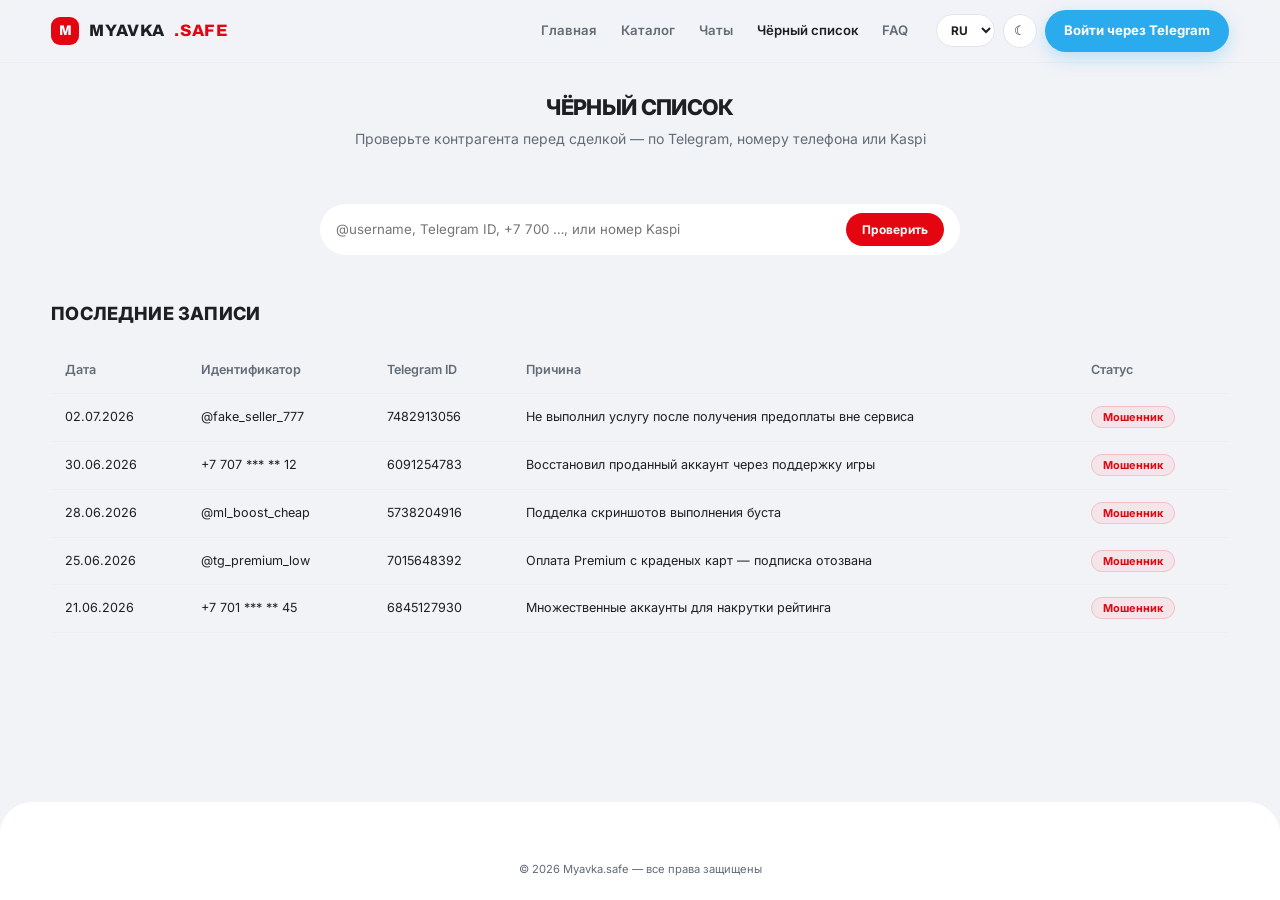
==== safe/site/blacklist.html @ f04c5426 "Add files via upload" ====
<!DOCTYPE html>
<html lang="ru">
<head>
  <meta charset="UTF-8" />
  <meta name="viewport" content="width=device-width, initial-scale=1.0" />
  <title>Чёрный список — Myavka.safe</title>
  <script>document.documentElement.dataset.theme = localStorage.getItem("theme") === "light" ? "light" : "dark";</script>
  <link rel="preconnect" href="https://fonts.googleapis.com" />
  <link rel="preconnect" href="https://fonts.gstatic.com" crossorigin />
  <link href="https://fonts.googleapis.com/css2?family=Inter:wght@400;600;700;800&family=Archivo:wdth,wght@100..125,500..900&display=swap" rel="stylesheet" />
  <link rel="stylesheet" href="css/style.css" />
</head>
<body>
  <header class="header">
    <div class="container header-inner">
      <a href="index.html" class="logo"><span class="logo-mark">M</span>Myavka<span class="safe">.safe</span></a>
      <nav class="nav">
        <a href="index.html" data-i18n="nav.home">Главная</a>
        <a href="catalog.html" data-i18n="nav.catalog">Каталог</a>
        <a href="chats.html" data-i18n="nav.chats">Чаты</a>
        <a href="blacklist.html" class="active" data-i18n="nav.blacklist">Чёрный список</a>
        <a href="faq.html" data-i18n="nav.faq">FAQ</a>
      </nav>
      <div class="header-controls">
        <select class="lang-select" id="lang-select">
          <option value="ru">RU</option>
          <option value="kz">KZ</option>
          <option value="en">EN</option>
        </select>
        <button class="theme-toggle" id="theme-toggle" aria-label="Тема">☀</button>
        <a href="#" class="btn btn-tg" data-i18n="nav.login">Войти через Telegram</a>
      </div>
    </div>
  </header>

  <div class="container page-head" style="text-align:center">
    <h1 data-i18n="bl.title">Чёрный список</h1>
    <p data-i18n="bl.sub">Проверьте контрагента перед сделкой — по Telegram, номеру телефона или Kaspi</p>
  </div>

  <section class="section">
    <div class="container">
      <div class="bl-search search"><input type="text" data-i18n-ph="bl.searchPh" placeholder="@username, Telegram ID, +7 700 …, или номер Kaspi" /><button class="btn btn-primary btn-sm" data-i18n="bl.check">Проверить</button></div>

      <h2 style="font-size:1.3rem;text-align:left;margin-bottom:18px" data-i18n="bl.recent">Последние записи</h2>
      <table class="bl-table">
        <thead>
          <tr><th data-i18n="bl.date">Дата</th><th data-i18n="bl.id">Идентификатор</th><th>Telegram ID</th><th data-i18n="bl.reason">Причина</th><th data-i18n="bl.status">Статус</th></tr>
        </thead>
        <tbody>
          <tr><td>02.07.2026</td><td>@fake_seller_777</td><td>7482913056</td><td>Не выполнил услугу после получения предоплаты вне сервиса</td><td><span class="badge-danger">Мошенник</span></td></tr>
          <tr><td>30.06.2026</td><td>+7 707 *** ** 12</td><td>6091254783</td><td>Восстановил проданный аккаунт через поддержку игры</td><td><span class="badge-danger">Мошенник</span></td></tr>
          <tr><td>28.06.2026</td><td>@ml_boost_cheap</td><td>5738204916</td><td>Подделка скриншотов выполнения буста</td><td><span class="badge-danger">Мошенник</span></td></tr>
          <tr><td>25.06.2026</td><td>@tg_premium_low</td><td>7015648392</td><td>Оплата Premium с краденых карт — подписка отозвана</td><td><span class="badge-danger">Мошенник</span></td></tr>
          <tr><td>21.06.2026</td><td>+7 701 *** ** 45</td><td>6845127930</td><td>Множественные аккаунты для накрутки рейтинга</td><td><span class="badge-danger">Мошенник</span></td></tr>
        </tbody>
      </table>
    </div>
  </section>

  <footer class="footer">
    <div class="container footer-inner">
      <div class="copy" data-i18n="footer.copy">© 2026 Myavka.safe — все права защищены</div>
    </div>
  </footer>
  <script src="js/app.js"></script>
</body>
</html>
---- safe/site/css/style.css ----
:root, [data-theme="light"] {
  --bg: #f2f3f7;
  --bg-2: #ffffff;
  --card: #ffffff;
  --card-2: #f2f3f7;
  --border: #e2e4ec;
  --border-soft: #eceef3;
  --text: #1d2023;
  --muted: #626c77;
  --accent: #e30611;
  --accent-2: #c00509;
  --accent-soft: rgba(227, 6, 17, 0.08);
  --green: #26cd58;
  --green-soft: rgba(38, 205, 88, 0.12);
  --yellow: #e0a02a;
  --yellow-soft: rgba(250, 200, 60, 0.16);
  --red: #e30611;
  --radius: 24px;
  --shadow: 0 12px 32px rgba(29, 32, 35, 0.08);
  --header-bg: rgba(242, 243, 247, 0.88);
}

[data-theme="dark"] {
  --bg: #17191d;
  --bg-2: #1d2023;
  --card: #23262b;
  --card-2: #2c3036;
  --border: #383d45;
  --border-soft: #2e333a;
  --text: #f2f3f7;
  --muted: #969fa8;
  --accent: #f43b46;
  --accent-2: #ff6b73;
  --accent-soft: rgba(244, 59, 70, 0.14);
  --green: #3ddc84;
  --green-soft: rgba(61, 220, 132, 0.12);
  --yellow: #ffc844;
  --yellow-soft: rgba(255, 200, 68, 0.12);
  --red: #ff6b6b;
  --shadow: 0 12px 32px rgba(0, 0, 0, 0.4);
  --header-bg: rgba(23, 25, 29, 0.88);
}

* { margin: 0; padding: 0; box-sizing: border-box; }

html { scroll-behavior: smooth; font-size: 14px; }

body {
  font-family: "Inter", "Segoe UI", system-ui, -apple-system, sans-serif;
  background: var(--bg);
  color: var(--text);
  line-height: 1.65;
  min-height: 100vh;
  display: flex;
  flex-direction: column;
  -webkit-font-smoothing: antialiased;
}

a { color: inherit; text-decoration: none; }
img { max-width: 100%; }

.container { width: min(1180px, 92%); margin: 0 auto; }

h1, h2, h3, h4 {
  font-family: "Archivo", "Inter", sans-serif;
  font-weight: 800; letter-spacing: 0.01em; text-transform: uppercase;
  font-stretch: 110%;
}

/* ---------- Header ---------- */
.header {
  position: sticky; top: 0; z-index: 50;
  background: var(--header-bg);
  backdrop-filter: blur(14px);
  border-bottom: 1px solid var(--border-soft);
}
.header-inner {
  display: flex; align-items: center; gap: 28px;
  padding: 10px 0;
}
.logo {
  font-family: "Archivo", "Inter", sans-serif;
  font-size: 1.18rem; font-weight: 800; letter-spacing: 0.02em; text-transform: uppercase;
  display: flex; align-items: center; gap: 10px;
}
.logo-mark {
  width: 28px; height: 28px; border-radius: 9px;
  background: var(--accent);
  display: inline-flex; align-items: center; justify-content: center;
  font-size: 1rem; color: #fff;
}
.logo .safe { color: var(--accent); }
.nav { display: flex; gap: 24px; margin-left: auto; }
.nav a {
  color: var(--muted); font-size: 0.94rem; font-weight: 600;
  transition: color .15s;
}
.nav a:hover, .nav a.active { color: var(--text); }

.header-controls { display: flex; align-items: center; gap: 8px; }
.theme-toggle {
  width: 34px; height: 34px; border-radius: 999px; cursor: pointer;
  background: var(--card); border: 1px solid var(--border);
  color: var(--text); font-size: 0.95rem;
  display: inline-flex; align-items: center; justify-content: center;
  transition: border-color .15s;
}
.theme-toggle:hover { border-color: var(--accent); }
.lang-select {
  background: var(--card); border: 1px solid var(--border);
  color: var(--text); border-radius: 999px; padding: 7px 10px;
  font-size: 0.85rem; font-weight: 700; font-family: inherit; cursor: pointer;
}

.btn {
  display: inline-flex; align-items: center; justify-content: center; gap: 8px;
  padding: 9px 18px; border-radius: 999px;
  font-weight: 700; font-size: 0.94rem; font-family: inherit;
  border: 1px solid transparent; cursor: pointer; transition: .18s;
}
.btn-primary {
  background: var(--accent);
  color: #fff;
}
.btn-primary:hover { background: var(--accent-2); transform: translateY(-1px); }
.btn-outline { border-color: var(--border); color: var(--text); background: transparent; }
.btn-outline:hover { border-color: var(--accent); color: var(--accent-2); }
.btn-tg { background: #2aabee; color: #fff; box-shadow: 0 6px 18px rgba(42, 171, 238, 0.28); }
.btn-tg:hover { background: #3db7f5; transform: translateY(-1px); }
.btn-lg { padding: 12px 26px; font-size: 1rem; }
.btn-sm { padding: 8px 15px; font-size: 0.85rem; }
.btn-green { background: var(--green); color: #05230f; }
.btn-red { background: transparent; border-color: rgba(255, 107, 107, 0.5); color: var(--red); }

/* ---------- Hero ---------- */
.hero {
  padding: 56px 0 44px;
  text-align: left;
}
.hero-badge {
  display: inline-flex; align-items: center; gap: 8px;
  padding: 6px 16px; border-radius: 999px;
  background: var(--accent-soft);
  color: var(--accent); font-size: 0.85rem; font-weight: 700;
  margin-bottom: 22px;
}
.hero h1 {
  font-size: clamp(2rem, 4.6vw, 3.1rem); font-weight: 800;
  letter-spacing: 0.01em; line-height: 1.05; max-width: 720px;
}
.hero h1 .safe { color: var(--accent); }
.hero p.lead {
  color: var(--muted); font-size: 1.05rem; max-width: 560px; margin: 16px 0 28px;
}
.hero-cta { display: flex; gap: 14px; flex-wrap: wrap; }
.hero-stats {
  display: grid; grid-template-columns: repeat(4, 1fr); gap: 16px;
  margin-top: 44px;
}
.stat {
  background: var(--card);
  border-radius: var(--radius); padding: 16px 16px;
}
.stat .num { font-size: 1.4rem; font-weight: 800; color: var(--text); }
.stat .label { color: var(--muted); font-size: 0.88rem; }

/* ---------- Sections ---------- */
.section { padding: 48px 0; }
.section-alt { background: var(--bg); }
.section h2 { font-size: 1.7rem; font-weight: 800; text-align: left; margin-bottom: 10px; }
.section .sub { text-align: left; color: var(--muted); margin-bottom: 32px; max-width: 640px; }

.grid-3 { display: grid; grid-template-columns: repeat(3, 1fr); gap: 20px; }
.grid-4 { display: grid; grid-template-columns: repeat(4, 1fr); gap: 20px; }

.card {
  background: var(--card);
  border-radius: var(--radius); padding: 22px 24px;
  transition: box-shadow .18s, transform .18s;
}
.card:hover { box-shadow: var(--shadow); transform: translateY(-2px); }
.card .icon {
  width: 40px; height: 40px; border-radius: 12px;
  background: var(--accent-soft); color: var(--accent);
  display: flex; align-items: center; justify-content: center;
  font-size: 1.15rem; margin-bottom: 12px;
}
.card h3 { font-size: 1rem; margin-bottom: 8px; }
.card p { color: var(--muted); font-size: 0.92rem; }

/* Steps */
.steps { display: grid; grid-template-columns: repeat(4, 1fr); gap: 20px; counter-reset: step; }
.step {
  background: var(--card);
  border-radius: var(--radius); padding: 22px 20px 18px; position: relative;
}
.step::before {
  counter-increment: step; content: counter(step);
  position: absolute; top: -15px; left: 22px;
  width: 30px; height: 30px; border-radius: 999px;
  background: var(--accent);
  color: #fff; font-weight: 800; font-size: 0.95rem;
  display: flex; align-items: center; justify-content: center;
}
.step h3 { margin: 8px 0 6px; font-size: 0.98rem; }
.step p { color: var(--muted); font-size: 0.9rem; }

/* ---------- Game tiles (catalog step 1) ---------- */
.game-grid { display: grid; grid-template-columns: repeat(3, 1fr); gap: 20px; padding-bottom: 64px; }
.game-tile {
  border-radius: var(--radius);
  overflow: hidden; background: var(--card);
  transition: transform .18s, box-shadow .18s;
  display: flex; flex-direction: column;
}
.game-tile:hover { transform: translateY(-4px); box-shadow: var(--shadow); }
.game-cover {
  height: 88px; display: flex; align-items: flex-end; padding: 13px;
  font-size: 1.1rem; font-weight: 800; letter-spacing: -0.02em; color: #fff;
  text-shadow: 0 2px 10px rgba(0,0,0,.45);
}
.cover-ml { background: linear-gradient(135deg, #2b50c8, #7a3df0 60%, #b13df0); }
.cover-tg { background: linear-gradient(135deg, #1f8fd0, #2aabee 55%, #55c8ff); }
.cover-pubg { background: linear-gradient(135deg, #b8641c, #e08a1e 55%, #f2b93b); }
.cover-lol { background: linear-gradient(135deg, #0a4c66, #0d7a8f 55%, #16b3a8); }
.cover-ff { background: linear-gradient(135deg, #b8321c, #e0571e 55%, #f2933b); }
.cover-more { background: linear-gradient(135deg, #333d4f, #47536a); }
.game-body { padding: 13px 14px; display: flex; flex-direction: column; gap: 10px; flex: 1; }
.game-body p { color: var(--muted); font-size: 0.88rem; }
.game-meta { display: flex; gap: 14px; color: var(--muted); font-size: 0.82rem; margin-top: auto; }
.game-meta b { color: var(--text); }

/* Category cards (catalog step 2) */
.cat-grid { display: grid; grid-template-columns: repeat(3, 1fr); gap: 18px; padding-bottom: 64px; }
.cat-card {
  background: var(--card);
  border-radius: var(--radius); padding: 24px;
  display: flex; flex-direction: column; gap: 8px;
  transition: transform .18s, box-shadow .18s;
}
.cat-card:hover { transform: translateY(-3px); box-shadow: var(--shadow); }
.cat-card .cat-kind { font-size: 0.78rem; font-weight: 700; }
.cat-card .cat-kind.acc { color: var(--yellow); }
.cat-card .cat-kind.svc { color: var(--green); }
.cat-card h3 { font-size: 1.06rem; }
.cat-card p { color: var(--muted); font-size: 0.87rem; }
.cat-card .cat-count { margin-top: auto; padding-top: 12px; color: var(--muted); font-size: 0.83rem; }
.cat-card .cat-count b { color: var(--accent-2); }

/* Service cards (catalog: text name + service links) */
.svc-grid { display: grid; grid-template-columns: repeat(3, 1fr); gap: 18px; padding-bottom: 64px; }
.svc-card {
  background: var(--card);
  border-radius: var(--radius); padding: 18px 20px;
  transition: box-shadow .18s, transform .18s;
}
.svc-card:hover { box-shadow: var(--shadow); transform: translateY(-2px); }
.svc-name {
  display: block; font-size: 1rem; font-weight: 800;
  font-family: "Archivo", "Inter", sans-serif; text-transform: uppercase; letter-spacing: 0.01em;
  margin-bottom: 6px; transition: color .15s;
}
.svc-name:hover { color: var(--accent); }
.svc-links { display: flex; flex-direction: column; gap: 2px; }
.svc-link {
  color: var(--muted); font-size: 0.86rem; padding: 2px 0;
  transition: color .15s;
}
.svc-link:hover { color: var(--accent); }

/* Category tabs on lots page */
.cat-tabs { display: flex; gap: 8px; flex-wrap: wrap; margin: 4px 0 16px; }
.cat-tabs .tab {
  padding: 7px 16px; border-radius: 999px; font-size: 0.84rem; font-weight: 700;
  color: var(--muted); background: var(--card); border: 0;
  transition: .15s;
}
.cat-tabs .tab:hover { color: var(--text); }
.cat-tabs .tab.active { color: #fff; background: var(--text); }

/* Filter bar */
.filter-bar {
  display: flex; flex-wrap: wrap; gap: 10px; align-items: center;
  background: var(--card);
  border-radius: 16px; padding: 10px 12px; margin-bottom: 16px;
}
.filter-num { width: 120px; }
input.filter {
  background: var(--card-2); border: 1px solid transparent;
  color: var(--text); border-radius: 12px; padding: 8px 11px;
  font-size: 0.9rem; font-family: inherit; outline: none;
}
.filter-check {
  display: inline-flex; align-items: center; gap: 7px;
  color: var(--muted); font-size: 0.88rem; cursor: pointer; padding: 0 4px;
}
.filter-check input { accent-color: var(--accent); }

/* Lot rows: full-width list, only title + price */
.lot-list { display: flex; flex-direction: column; gap: 8px; padding-bottom: 64px; }
.lot-row {
  display: flex; align-items: center; gap: 14px;
  background: var(--card);
  border-radius: 16px; padding: 11px 16px;
  transition: box-shadow .15s, transform .15s;
}
.lot-row:hover { box-shadow: var(--shadow); transform: translateX(3px); }
.lot-row-title { flex: 1; font-weight: 600; font-size: 0.92rem; }
.lot-row-price { font-weight: 800; font-size: 1rem; white-space: nowrap; }

/* Breadcrumbs */
.crumbs { display: flex; align-items: center; gap: 8px; flex-wrap: wrap; color: var(--muted); font-size: 0.88rem; padding: 26px 0 0; }
.crumbs a { color: var(--muted); }
.crumbs a:hover { color: var(--accent); }
.crumbs .sep { opacity: .5; }
.crumbs .here { color: var(--text); font-weight: 600; }

/* Tags */
.tag {
  font-size: 0.76rem; font-weight: 600; padding: 3px 11px; border-radius: 999px;
  background: var(--card-2); border: 1px solid var(--border-soft); color: var(--muted);
}
.tag.verify { color: var(--yellow); border-color: rgba(255, 200, 68, 0.35); background: var(--yellow-soft); }
.tag.service { color: var(--green); border-color: rgba(61, 220, 132, 0.35); background: var(--green-soft); }

/* ---------- Catalog toolbar / listings (step 3) ---------- */
.page-head { padding: 28px 0 6px; }
.page-head h1 { font-size: 1.55rem; font-weight: 800; letter-spacing: -0.03em; }
.page-head p { color: var(--muted); }

.catalog-toolbar {
  display: flex; flex-wrap: wrap; gap: 12px; align-items: center;
  margin: 26px 0 24px;
}
.search {
  flex: 1; min-width: 240px; display: flex; align-items: center; gap: 10px;
  background: var(--card);
  border-radius: 999px; padding: 9px 16px;
}
.search input {
  flex: 1; background: transparent; border: 0; outline: none;
  color: var(--text); font-size: 0.95rem; font-family: inherit;
}
select.filter {
  background: var(--card); border: 0;
  color: var(--text); border-radius: 999px; padding: 9px 12px;
  font-size: 0.9rem; font-family: inherit;
}

.listing-grid { display: grid; grid-template-columns: repeat(3, 1fr); gap: 18px; padding-bottom: 64px; }
.listing {
  background: var(--card);
  border-radius: var(--radius); padding: 22px;
  display: flex; flex-direction: column; gap: 11px;
  transition: transform .18s, box-shadow .18s;
}
.listing:hover { transform: translateY(-3px); box-shadow: var(--shadow); }
.listing .top-badge {
  align-self: flex-start; font-size: 0.7rem; font-weight: 800; letter-spacing: .04em;
  color: var(--yellow); background: var(--yellow-soft);
  border: 1px solid rgba(255, 200, 68, 0.35);
  padding: 3px 10px; border-radius: 7px;
}
.listing h3 { font-size: 1rem; line-height: 1.45; font-weight: 700; }
.listing .meta { display: flex; gap: 8px; flex-wrap: wrap; }
.listing .lot-desc { color: var(--muted); font-size: 0.86rem; }
.listing .price { font-size: 1.3rem; font-weight: 800; margin-top: auto; }
.listing .price small { color: var(--muted); font-weight: 600; font-size: 0.8rem; }
.listing .seller {
  display: flex; align-items: center; gap: 8px; color: var(--muted); font-size: 0.85rem;
  border-top: 1px solid var(--border-soft); padding-top: 13px;
}
.avatar {
  width: 26px; height: 26px; border-radius: 50%; flex-shrink: 0;
  display: inline-flex; align-items: center; justify-content: center;
  font-size: 0.72rem; font-weight: 800; color: #fff;
}
.av-1 { background: linear-gradient(135deg, #4f7cff, #7a3df0); }
.av-2 { background: linear-gradient(135deg, #e0571e, #f2b93b); }
.av-3 { background: linear-gradient(135deg, #0d7a8f, #3ddc84); }
.av-4 { background: linear-gradient(135deg, #b13df0, #ff6b9d); }
.online-dot { width: 8px; height: 8px; border-radius: 50%; background: var(--green); display: inline-block; flex-shrink: 0; }
.rating { color: var(--yellow); font-weight: 700; }

.empty-note {
  grid-column: 1 / -1; text-align: center; color: var(--muted);
  padding: 60px 0;
}

/* ---------- Chats ---------- */
.chat-layout { display: grid; grid-template-columns: 290px 1fr; gap: 14px; padding-bottom: 48px; }
.dlg-list {
  background: var(--card); border: 1px solid var(--border-soft); border-radius: var(--radius);
  display: flex; flex-direction: column; overflow-y: auto; max-height: 540px;
}
.dlg {
  display: flex; align-items: center; gap: 10px; text-align: left; width: 100%;
  background: transparent; border: 0; border-bottom: 1px solid var(--border-soft);
  padding: 12px 14px; cursor: pointer; color: var(--text); font-family: inherit;
  transition: background .15s;
}
.dlg:hover { background: var(--card-2); }
.dlg.active { background: var(--accent-soft); }
.dlg-info { flex: 1; min-width: 0; display: flex; flex-direction: column; gap: 1px; }
.dlg-name { font-weight: 700; font-size: 0.9rem; display: flex; align-items: center; gap: 6px; }
.dlg-last { color: var(--muted); font-size: 0.8rem; white-space: nowrap; overflow: hidden; text-overflow: ellipsis; }
.dlg-paid {
  width: 22px; height: 22px; border-radius: 50%; flex-shrink: 0;
  background: var(--green-soft); color: var(--green); border: 1px solid rgba(61, 220, 132, 0.4);
  display: inline-flex; align-items: center; justify-content: center; font-size: 0.75rem; font-weight: 800;
}
.paid-banner {
  margin: 12px 14px 0; padding: 10px 14px; border-radius: 10px;
  background: var(--green-soft); border: 1px solid rgba(61, 220, 132, 0.45);
  color: var(--green); font-size: 0.88rem; font-weight: 700;
}
.toast {
  position: fixed; right: 18px; bottom: 18px; z-index: 100;
  display: flex; align-items: center; gap: 12px;
  background: var(--card); border: 1px solid rgba(61, 220, 132, 0.5);
  border-radius: 13px; padding: 13px 15px; box-shadow: var(--shadow);
  max-width: 380px;
}
.toast[hidden] { display: none; }
[hidden] { display: none !important; }
.toast-icon { font-size: 1.3rem; }
.toast-text { display: flex; flex-direction: column; gap: 1px; font-size: 0.85rem; }
.toast-text strong { color: var(--green); font-size: 0.9rem; }
.toast-text span { color: var(--muted); }
.toast-close {
  background: transparent; border: 0; color: var(--muted); cursor: pointer;
  font-size: 0.85rem; padding: 4px; align-self: flex-start;
}
.attach-btn {
  width: 42px; border-radius: 12px; cursor: pointer; flex-shrink: 0;
  background: var(--card-2); border: 1px solid var(--border-soft);
  color: var(--text); font-size: 1rem; transition: border-color .15s;
}
.attach-btn:hover { border-color: var(--accent); }
.chat.drop-target { border-color: var(--accent); box-shadow: 0 0 0 2px var(--accent-soft); }

/* ---------- Модальное окно входа ---------- */
.modal-overlay {
  position: fixed; inset: 0; z-index: 200;
  background: rgba(0, 0, 0, 0.55);
  display: flex; align-items: center; justify-content: center; padding: 16px;
}
.modal {
  background: var(--card); border: 1px solid var(--border); border-radius: 14px;
  padding: 24px; max-width: 360px; width: 100%; box-shadow: var(--shadow);
  display: flex; flex-direction: column; gap: 10px;
}
.modal h3 { font-size: 1.15rem; }
.modal p { color: var(--muted); font-size: 0.88rem; margin-bottom: 4px; }
.modal input {
  background: var(--card-2); border: 1px solid var(--border-soft); border-radius: 10px;
  padding: 10px 14px; color: var(--text); outline: none; font-family: inherit;
}
.modal input:focus { border-color: var(--accent); }
.modal-or { text-align: center; color: var(--muted); font-size: 0.8rem; }
.modal-error { color: #ff6b6b; font-size: 0.82rem; }
.msg img, .msg video {
  display: block; max-width: 100%; max-height: 260px;
  border-radius: 10px; margin-bottom: 6px;
}
.msg audio { display: block; max-width: 100%; margin-bottom: 6px; }
.msg .file-link { display: block; font-weight: 700; margin-bottom: 4px; color: inherit; text-decoration: underline; }

/* ---------- Deal / chat ---------- */
.deal-layout { display: grid; grid-template-columns: 1fr 340px; gap: 22px; padding-bottom: 64px; }
.chat {
  background: var(--card); border: 1px solid var(--border-soft); border-radius: var(--radius);
  display: flex; flex-direction: column; min-height: 540px;
}
.chat-head {
  padding: 16px 20px; border-bottom: 1px solid var(--border-soft);
  display: flex; align-items: center; gap: 12px; flex-wrap: wrap;
}
.chat-body { flex: 1; padding: 22px; display: flex; flex-direction: column; gap: 13px; overflow-y: auto; }
.msg { max-width: 74%; padding: 11px 16px; border-radius: 15px; font-size: 0.93rem; }
.msg .who { font-size: 0.75rem; color: var(--muted); margin-bottom: 3px; font-weight: 600; }
.msg.me { align-self: flex-end; background: var(--text); color: var(--bg-2); border-bottom-right-radius: 5px; }
.msg.me .who { color: rgba(255,255,255,.75); }
.msg.them { align-self: flex-start; background: var(--card-2); border-bottom-left-radius: 5px; }
.msg.system {
  align-self: center; background: transparent; color: var(--muted);
  border: 1px dashed var(--border); font-size: 0.82rem; text-align: center; max-width: 92%;
}
.msg.admin { align-self: flex-start; background: var(--yellow-soft); border: 1px solid rgba(255, 200, 68, 0.3); }
.chat-input {
  border-top: 1px solid var(--border-soft); padding: 14px 16px; display: flex; gap: 10px;
}
.chat-input input {
  flex: 1; background: var(--card-2); border: 1px solid var(--border-soft);
  border-radius: 12px; padding: 12px 16px; color: var(--text); outline: none; font-family: inherit;
}
.deal-side { display: flex; flex-direction: column; gap: 16px; }
.deal-info { background: var(--card); border: 1px solid var(--border-soft); border-radius: var(--radius); padding: 22px; }
.deal-info h3 { margin-bottom: 14px; font-size: 1.05rem; }
.deal-row { display: flex; justify-content: space-between; font-size: 0.9rem; padding: 8px 0; border-bottom: 1px solid var(--border-soft); }
.deal-row:last-child { border-bottom: 0; }
.deal-row .k { color: var(--muted); }
.status-badge {
  display: inline-block; font-size: 0.78rem; font-weight: 700; padding: 4px 13px; border-radius: 999px;
  vertical-align: middle;
}
.status-badge.escrow { background: var(--accent-soft); color: var(--accent-2); border: 1px solid rgba(79, 124, 255, 0.4); }
.deal-actions { display: flex; flex-direction: column; gap: 10px; }

/* Timeline */
.timeline { list-style: none; }
.timeline li { display: flex; gap: 12px; padding: 8px 0; font-size: 0.88rem; color: var(--muted); }
.timeline li .dot {
  width: 12px; height: 12px; border-radius: 50%; margin-top: 6px; flex-shrink: 0;
  background: var(--border);
}
.timeline li.done .dot { background: var(--green); }
.timeline li.current .dot { background: var(--accent); box-shadow: 0 0 0 4px var(--accent-soft); }
.timeline li.done, .timeline li.current { color: var(--text); }

/* ---------- Pricing ---------- */
.pricing-grid { display: grid; grid-template-columns: repeat(3, 1fr); gap: 20px; }
.price-card {
  background: var(--card);
  border-radius: var(--radius); padding: 22px; text-align: center;
  display: flex; flex-direction: column; gap: 14px;
}
.price-card.featured { position: relative; box-shadow: 0 0 0 2px var(--accent), var(--shadow); }
.price-card.featured::before {
  content: "Популярный выбор"; position: absolute; top: -14px; left: 50%; transform: translateX(-50%);
  background: var(--accent);
  color: #fff; font-size: 0.75rem; font-weight: 700;
  padding: 4px 16px; border-radius: 999px; white-space: nowrap;
}
.price-card .pct { font-size: 2.1rem; font-weight: 800; letter-spacing: -0.03em; }
.price-card ul { list-style: none; color: var(--muted); font-size: 0.9rem; text-align: left; }
.price-card ul li { padding: 7px 0; border-bottom: 1px solid var(--border-soft); }
.price-card ul li:last-child { border-bottom: 0; }

/* ---------- Blacklist ---------- */
.bl-search { max-width: 640px; margin: 0 auto 44px; }
table.bl-table { width: 100%; border-collapse: collapse; font-size: 0.9rem; }
table.bl-table th, table.bl-table td {
  text-align: left; padding: 13px 14px; border-bottom: 1px solid var(--border-soft);
}
table.bl-table th { color: var(--muted); font-weight: 600; }
.badge-danger { color: var(--red); background: rgba(255, 107, 107, 0.1); border: 1px solid rgba(255, 107, 107, 0.3); padding: 3px 11px; border-radius: 999px; font-size: 0.78rem; font-weight: 700; }

/* ---------- FAQ ---------- */
.faq-list { max-width: 780px; margin: 0 auto; display: flex; flex-direction: column; gap: 12px; }
details.faq {
  background: var(--card); border-radius: 20px; padding: 19px 24px;
}
details.faq summary { cursor: pointer; font-weight: 700; }
details.faq p { color: var(--muted); margin-top: 10px; font-size: 0.93rem; }

/* ---------- CTA / Footer ---------- */
.cta-band {
  text-align: center; padding: 52px 0;
}
.cta-band h2 { font-size: 1.5rem; margin-bottom: 12px; }
.cta-band p { color: var(--muted); margin-bottom: 28px; }

.footer { padding: 30px 0 22px; margin-top: auto; background: var(--card); border-radius: 32px 32px 0 0; }
.footer-inner { display: flex; flex-wrap: wrap; gap: 34px; justify-content: space-between; }
.footer .col h4 { font-size: 0.9rem; margin-bottom: 12px; color: var(--text); }
.footer .col a { display: block; color: var(--muted); font-size: 0.88rem; padding: 3px 0; }
.footer .col a:hover { color: var(--text); }
.footer .copy { color: var(--muted); font-size: 0.8rem; margin-top: 28px; text-align: center; width: 100%; }

/* ---------- Промо-баннер (карусель) ---------- */
.promo { padding: 22px 0 4px; }
.promo-slider { position: relative; overflow: hidden; border-radius: var(--radius); }
.promo-track { display: flex; transition: transform .6s cubic-bezier(.4, 0, .2, 1); }
.promo-slide {
  min-width: 100%; min-height: 220px;
  display: flex; flex-direction: column; justify-content: center; gap: 8px;
  padding: 28px 40px; color: #fff; position: relative; overflow: hidden;
}
.promo-slide::after {
  content: ""; position: absolute; right: -60px; top: -60px;
  width: 260px; height: 260px; border-radius: 50%;
  background: rgba(255, 255, 255, 0.14); filter: blur(2px);
  animation: promo-float 6s ease-in-out infinite;
}
@keyframes promo-float {
  0%, 100% { transform: translateY(0) scale(1); }
  50% { transform: translateY(18px) scale(1.08); }
}
.slide-ml { background: linear-gradient(115deg, #2b1055, #7597de 90%); }
.slide-tgp { background: linear-gradient(115deg, #0f2027, #2c5364 55%, #2aabee); }
.slide-pubg { background: linear-gradient(115deg, #3a1c0a, #b45309 70%, #f59e0b); }
.promo-tag {
  width: fit-content; font-size: .78rem; font-weight: 700; letter-spacing: .04em;
  background: rgba(255, 255, 255, 0.18); border-radius: 999px; padding: 3px 12px;
}
.promo-title {
  font-family: "Archivo", "Inter", sans-serif; text-transform: uppercase;
  font-size: 1.9rem; font-weight: 800; line-height: 1.1; letter-spacing: 0.01em;
}
.promo-sub { font-size: .92rem; opacity: .85; max-width: 440px; }
.promo-dots {
  position: absolute; bottom: 12px; left: 0; right: 0;
  display: flex; gap: 7px; justify-content: center;
}
.promo-dots button {
  width: 8px; height: 8px; border-radius: 50%; border: 0; cursor: pointer;
  background: rgba(255, 255, 255, 0.4); transition: background .2s, width .2s;
}
.promo-dots button.active { background: #fff; width: 22px; border-radius: 999px; }

/* ---------- Главная: каталог 60% + статистика 40% ---------- */
.home { padding: 26px 0 48px; }
.home-grid { display: grid; grid-template-columns: 60fr 40fr; gap: 22px; align-items: start; }
.home-h { font-size: 1.35rem; font-weight: 800; margin-bottom: 2px; }
.home-sub { color: var(--muted); font-size: .88rem; margin-bottom: 14px; }
.home-svc-list { display: grid; grid-template-columns: repeat(2, 1fr); gap: 14px; }
.home-side { display: flex; flex-direction: column; gap: 14px; position: sticky; top: 68px; }
.side-card {
  background: var(--card);
  border-radius: var(--radius); padding: 18px 20px;
}
.side-card h3 { font-size: .98rem; margin-bottom: 10px; }
.side-stats { display: grid; grid-template-columns: repeat(2, 1fr); gap: 10px; }
.side-stats .stat { background: var(--card-2); border-radius: 14px; padding: 10px 12px; }
.side-stats .num { font-size: 1.15rem; }
.side-stats .label { font-size: .78rem; }
.side-steps { list-style: none; counter-reset: st; display: flex; flex-direction: column; gap: 9px; }
.side-steps li { counter-increment: st; display: flex; flex-direction: column; font-size: .84rem; padding-left: 26px; position: relative; }
.side-steps li::before {
  content: counter(st); position: absolute; left: 0; top: 2px;
  width: 18px; height: 18px; border-radius: 50%; font-size: .72rem; font-weight: 700;
  background: var(--accent-soft); color: var(--accent);
  display: flex; align-items: center; justify-content: center;
}
.side-steps b { font-size: .86rem; }
.side-steps span { color: var(--muted); }
.side-tariffs { display: flex; flex-direction: column; gap: 6px; }
.side-tariff {
  display: flex; justify-content: space-between; font-size: .88rem;
  padding: 8px 12px; background: var(--card-2); border-radius: 12px;
}
.side-tariff b { color: var(--accent); }
.side-note { color: var(--muted); font-size: .84rem; margin-bottom: 10px; }

/* ---------- Галочка верификации ---------- */
.vbadge {
  display: inline-flex; align-items: center; justify-content: center;
  width: 14px; height: 14px; border-radius: 50%; margin-left: 4px;
  background: #2aabee; color: #fff; font-size: 9px; font-weight: 800;
  cursor: pointer; vertical-align: middle; flex: none;
}
.vbadge-label { color: #2aabee; font-size: .78rem; margin-left: 5px; }

/* ---------- Панель поддержки ---------- */
.support-wrap { width: min(880px, 94%); margin: 34px auto; flex: 1; }
.support-login {
  max-width: 360px; margin: 60px auto; display: flex; flex-direction: column; gap: 10px;
  background: var(--card); border: 1px solid var(--border); border-radius: 14px; padding: 26px;
}
.support-login h2 { font-size: 1.2rem; }
.support-login input, .sup-input, .sup-select, .sup-textarea {
  background: var(--card-2); border: 1px solid var(--border-soft); border-radius: 9px;
  color: var(--text); padding: 9px 12px; font-family: inherit; font-size: .9rem;
}
.support-login input:focus, .sup-input:focus, .sup-textarea:focus { outline: none; border-color: var(--accent); }
.dept-tabs { display: flex; gap: 8px; flex-wrap: wrap; margin: 14px 0; }
.dept-tabs button {
  padding: 7px 16px; border-radius: 999px; font-size: .84rem; font-weight: 700; cursor: pointer;
  color: var(--muted); background: var(--card); border: 0;
}
.dept-tabs button.active { color: #fff; background: var(--text); }
.ticket-row {
  display: flex; gap: 12px; align-items: center; width: 100%; text-align: left; cursor: pointer;
  background: transparent; border: 1px solid var(--border-soft); border-radius: 10px;
  color: var(--text); padding: 11px 14px; margin-bottom: 8px; font-family: inherit; font-size: .88rem;
}
.ticket-row:hover { border-color: var(--accent); }
.ticket-row .tk-dept { font-size: .72rem; padding: 2px 9px; border-radius: 999px; background: var(--accent-soft); color: var(--accent); flex: none; }
.ticket-row .tk-status { margin-left: auto; font-size: .76rem; flex: none; }
.tk-status.open { color: var(--yellow); }
.tk-status.closed { color: var(--green); }
.ticket-view { border: 1px solid var(--border-soft); border-radius: 12px; padding: 18px; margin-top: 14px; }
.ticket-msg { padding: 9px 12px; border-radius: 9px; background: var(--card-2); margin: 8px 0; font-size: .88rem; }
.ticket-msg .who { font-size: .74rem; color: var(--muted); margin-bottom: 2px; }

/* ---------- Responsive ---------- */
@media (max-width: 960px) {
  .grid-3, .grid-4, .steps, .pricing-grid, .listing-grid, .game-grid, .cat-grid, .svc-grid { grid-template-columns: repeat(2, 1fr); }
  .hero-stats { grid-template-columns: repeat(2, 1fr); }
  .deal-layout, .chat-layout, .home-grid { grid-template-columns: 1fr; }
  .home-svc-list { grid-template-columns: 1fr; }
  .home-side { position: static; }
  .nav { display: none; }
}
@media (max-width: 600px) {
  .grid-3, .grid-4, .steps, .pricing-grid, .listing-grid, .game-grid, .cat-grid, .svc-grid { grid-template-columns: 1fr; }
}
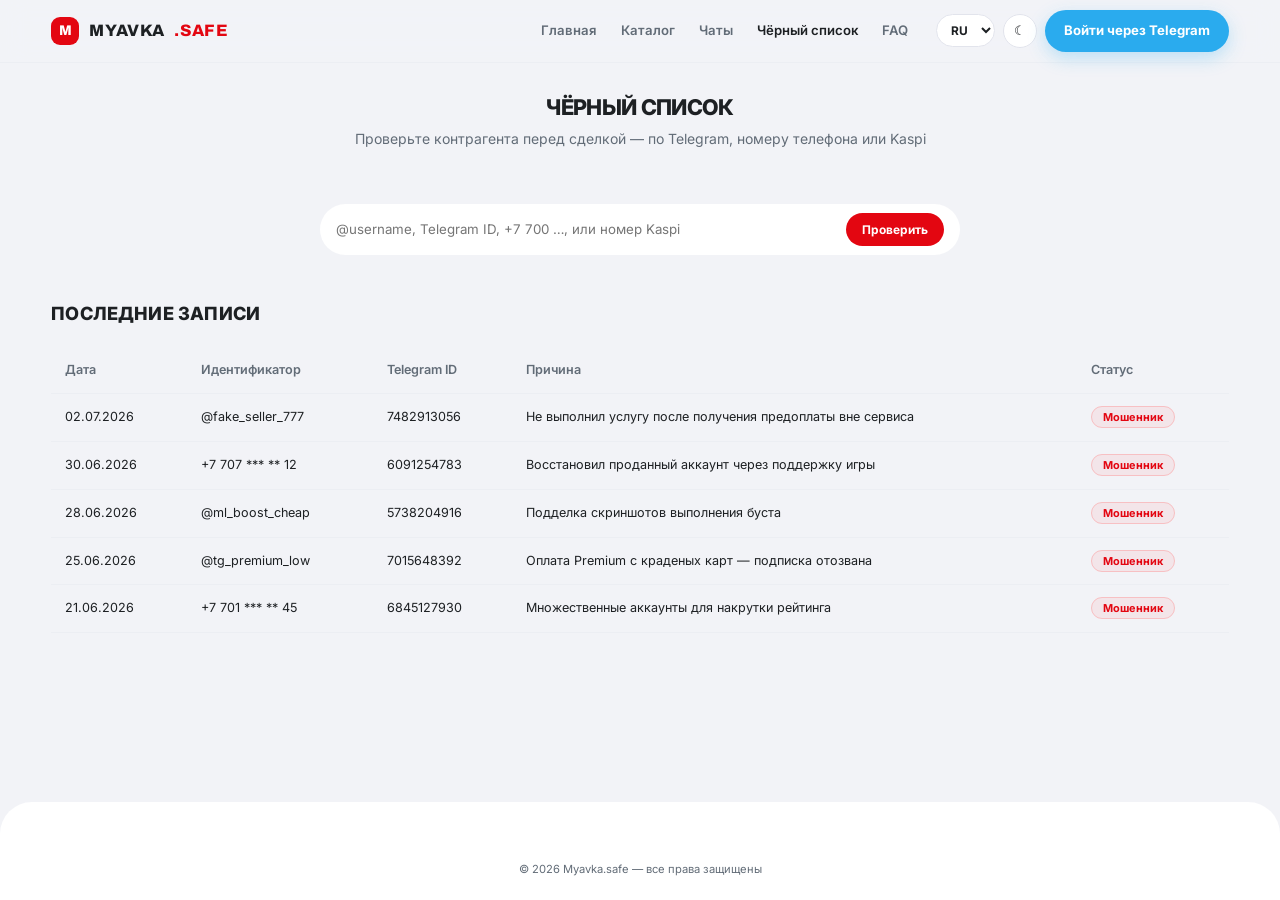
==== commit ef3dd706: "Frontend: strict-CSP prep, SEO metadata, modal UX - Extract every inline <script> into js/theme-init" ====
--- a/safe/site/blacklist.html
+++ b/safe/site/blacklist.html
@@ -4,7 +4,13 @@
   <meta charset="UTF-8" />
   <meta name="viewport" content="width=device-width, initial-scale=1.0" />
   <title>Чёрный список — Myavka.safe</title>
-  <script>document.documentElement.dataset.theme = localStorage.getItem("theme") === "light" ? "light" : "dark";</script>
+  <meta name="description" content="Проверьте контрагента перед сделкой — открытая база мошенников Myavka.safe по Telegram ID, номеру телефона и Kaspi." />
+  <meta property="og:title" content="Чёрный список — Myavka.safe" />
+  <meta property="og:description" content="Открытая база мошенников — проверьте контрагента по Telegram, телефону или Kaspi перед сделкой." />
+  <meta property="og:type" content="website" />
+  <meta property="og:site_name" content="Myavka.safe" />
+  <meta name="twitter:card" content="summary" />
+  <script src="js/theme-init.js"></script>
   <link rel="preconnect" href="https://fonts.googleapis.com" />
   <link rel="preconnect" href="https://fonts.gstatic.com" crossorigin />
   <link href="https://fonts.googleapis.com/css2?family=Inter:wght@400;600;700;800&family=Archivo:wdth,wght@100..125,500..900&display=swap" rel="stylesheet" />
--- a/safe/site/css/style.css
+++ b/safe/site/css/style.css
@@ -299,7 +299,7 @@
 /* Lot rows: full-width list, only title + price */
 .lot-list { display: flex; flex-direction: column; gap: 8px; padding-bottom: 64px; }
 .lot-row {
-  display: flex; align-items: center; gap: 14px;
+  display: flex; align-items: center; gap: 14px; flex-wrap: wrap; row-gap: 8px;
   background: var(--card);
   border-radius: 16px; padding: 11px 16px;
   transition: box-shadow .15s, transform .15s;
@@ -307,6 +307,34 @@
 .lot-row:hover { box-shadow: var(--shadow); transform: translateX(3px); }
 .lot-row-title { flex: 1; font-weight: 600; font-size: 0.92rem; }
 .lot-row-price { font-weight: 800; font-size: 1rem; white-space: nowrap; }
+.lot-row-game { color: var(--muted); font-size: 0.82rem; white-space: nowrap; }
+.lot-row.inactive { opacity: .55; }
+.lot-status {
+  font-size: 0.74rem; font-weight: 700; padding: 3px 11px; border-radius: 999px; white-space: nowrap;
+}
+.lot-status.active { color: var(--green); background: var(--green-soft); border: 1px solid rgba(61, 220, 132, 0.35); }
+.lot-status.inactive { color: var(--muted); background: var(--card-2); border: 1px solid var(--border-soft); }
+
+/* ---------- Профиль ---------- */
+.profile-head {
+  background: var(--card); border-radius: var(--radius); padding: 22px 24px;
+  display: flex; flex-direction: column; gap: 6px; margin-bottom: 18px;
+}
+.profile-head h1 { font-size: 1.4rem; }
+.profile-rows { display: flex; flex-direction: column; gap: 4px; margin-top: 10px; }
+.profile-row { display: flex; gap: 8px; font-size: 0.9rem; padding: 6px 0; border-bottom: 1px solid var(--border-soft); }
+.profile-row:last-child { border-bottom: 0; }
+.profile-row .k { color: var(--muted); min-width: 200px; }
+.profile-visibility {
+  display: flex; align-items: center; justify-content: space-between; flex-wrap: wrap; gap: 12px;
+  background: var(--card); border-radius: var(--radius); padding: 16px 20px; margin-bottom: 20px;
+}
+.profile-lot-form {
+  display: flex; flex-direction: column; gap: 10px; margin-top: 12px;
+}
+.profile-lot-form textarea {
+  resize: vertical; min-height: 60px;
+}
 
 /* Breadcrumbs */
 .crumbs { display: flex; align-items: center; gap: 8px; flex-wrap: wrap; color: var(--muted); font-size: 0.88rem; padding: 26px 0 0; }
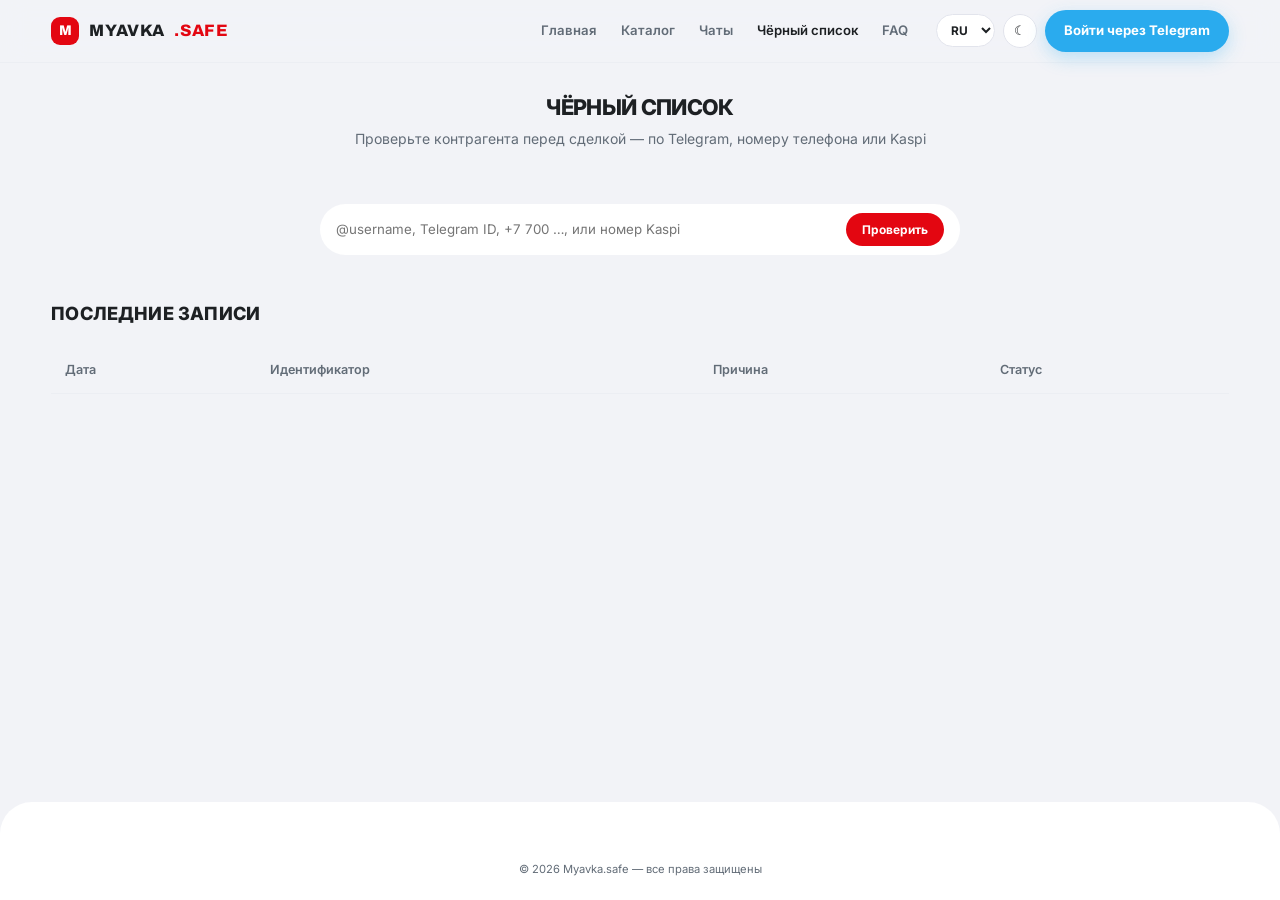
==== commit dfce255f: "Wave 2 frontend: real deals, live blacklist, lot edit/delete, logout - Catalog shows real user lots " ====
--- a/safe/site/blacklist.html
+++ b/safe/site/blacklist.html
@@ -46,19 +46,16 @@
 
   <section class="section">
     <div class="container">
-      <div class="bl-search search"><input type="text" data-i18n-ph="bl.searchPh" placeholder="@username, Telegram ID, +7 700 …, или номер Kaspi" /><button class="btn btn-primary btn-sm" data-i18n="bl.check">Проверить</button></div>
+      <div class="bl-search search"><input type="text" id="bl-search-input" data-i18n-ph="bl.searchPh" placeholder="@username, Telegram ID, +7 700 …, или номер Kaspi" /><button class="btn btn-primary btn-sm" id="bl-check-btn" data-i18n="bl.check">Проверить</button></div>
+
+      <div id="bl-result" hidden style="margin-bottom:22px"></div>
 
       <h2 style="font-size:1.3rem;text-align:left;margin-bottom:18px" data-i18n="bl.recent">Последние записи</h2>
       <table class="bl-table">
         <thead>
-          <tr><th data-i18n="bl.date">Дата</th><th data-i18n="bl.id">Идентификатор</th><th>Telegram ID</th><th data-i18n="bl.reason">Причина</th><th data-i18n="bl.status">Статус</th></tr>
+          <tr><th data-i18n="bl.date">Дата</th><th data-i18n="bl.id">Идентификатор</th><th data-i18n="bl.reason">Причина</th><th data-i18n="bl.status">Статус</th></tr>
         </thead>
-        <tbody>
-          <tr><td>02.07.2026</td><td>@fake_seller_777</td><td>7482913056</td><td>Не выполнил услугу после получения предоплаты вне сервиса</td><td><span class="badge-danger">Мошенник</span></td></tr>
-          <tr><td>30.06.2026</td><td>+7 707 *** ** 12</td><td>6091254783</td><td>Восстановил проданный аккаунт через поддержку игры</td><td><span class="badge-danger">Мошенник</span></td></tr>
-          <tr><td>28.06.2026</td><td>@ml_boost_cheap</td><td>5738204916</td><td>Подделка скриншотов выполнения буста</td><td><span class="badge-danger">Мошенник</span></td></tr>
-          <tr><td>25.06.2026</td><td>@tg_premium_low</td><td>7015648392</td><td>Оплата Premium с краденых карт — подписка отозвана</td><td><span class="badge-danger">Мошенник</span></td></tr>
-          <tr><td>21.06.2026</td><td>+7 701 *** ** 45</td><td>6845127930</td><td>Множественные аккаунты для накрутки рейтинга</td><td><span class="badge-danger">Мошенник</span></td></tr>
+        <tbody id="bl-recent-body">
         </tbody>
       </table>
     </div>
@@ -70,5 +67,6 @@
     </div>
   </footer>
   <script src="js/app.js"></script>
+  <script src="js/blacklist.js"></script>
 </body>
 </html>
